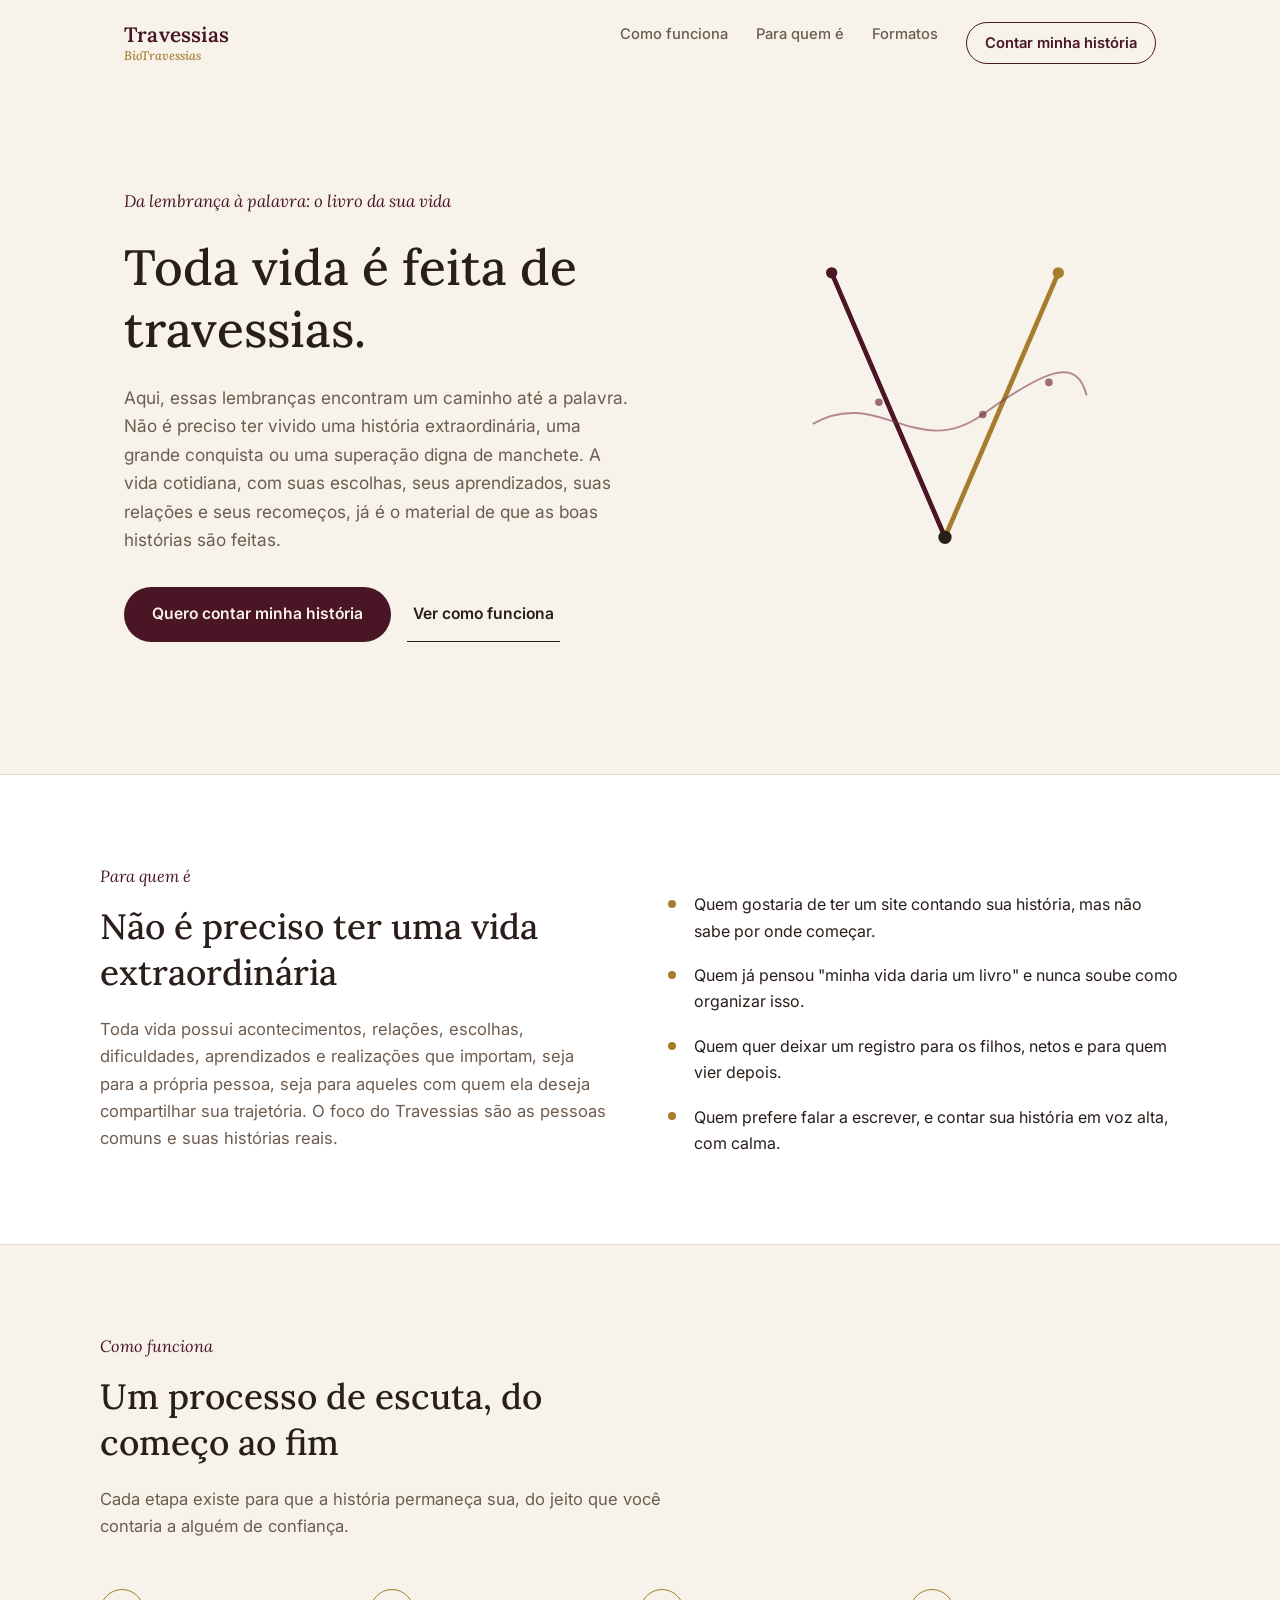
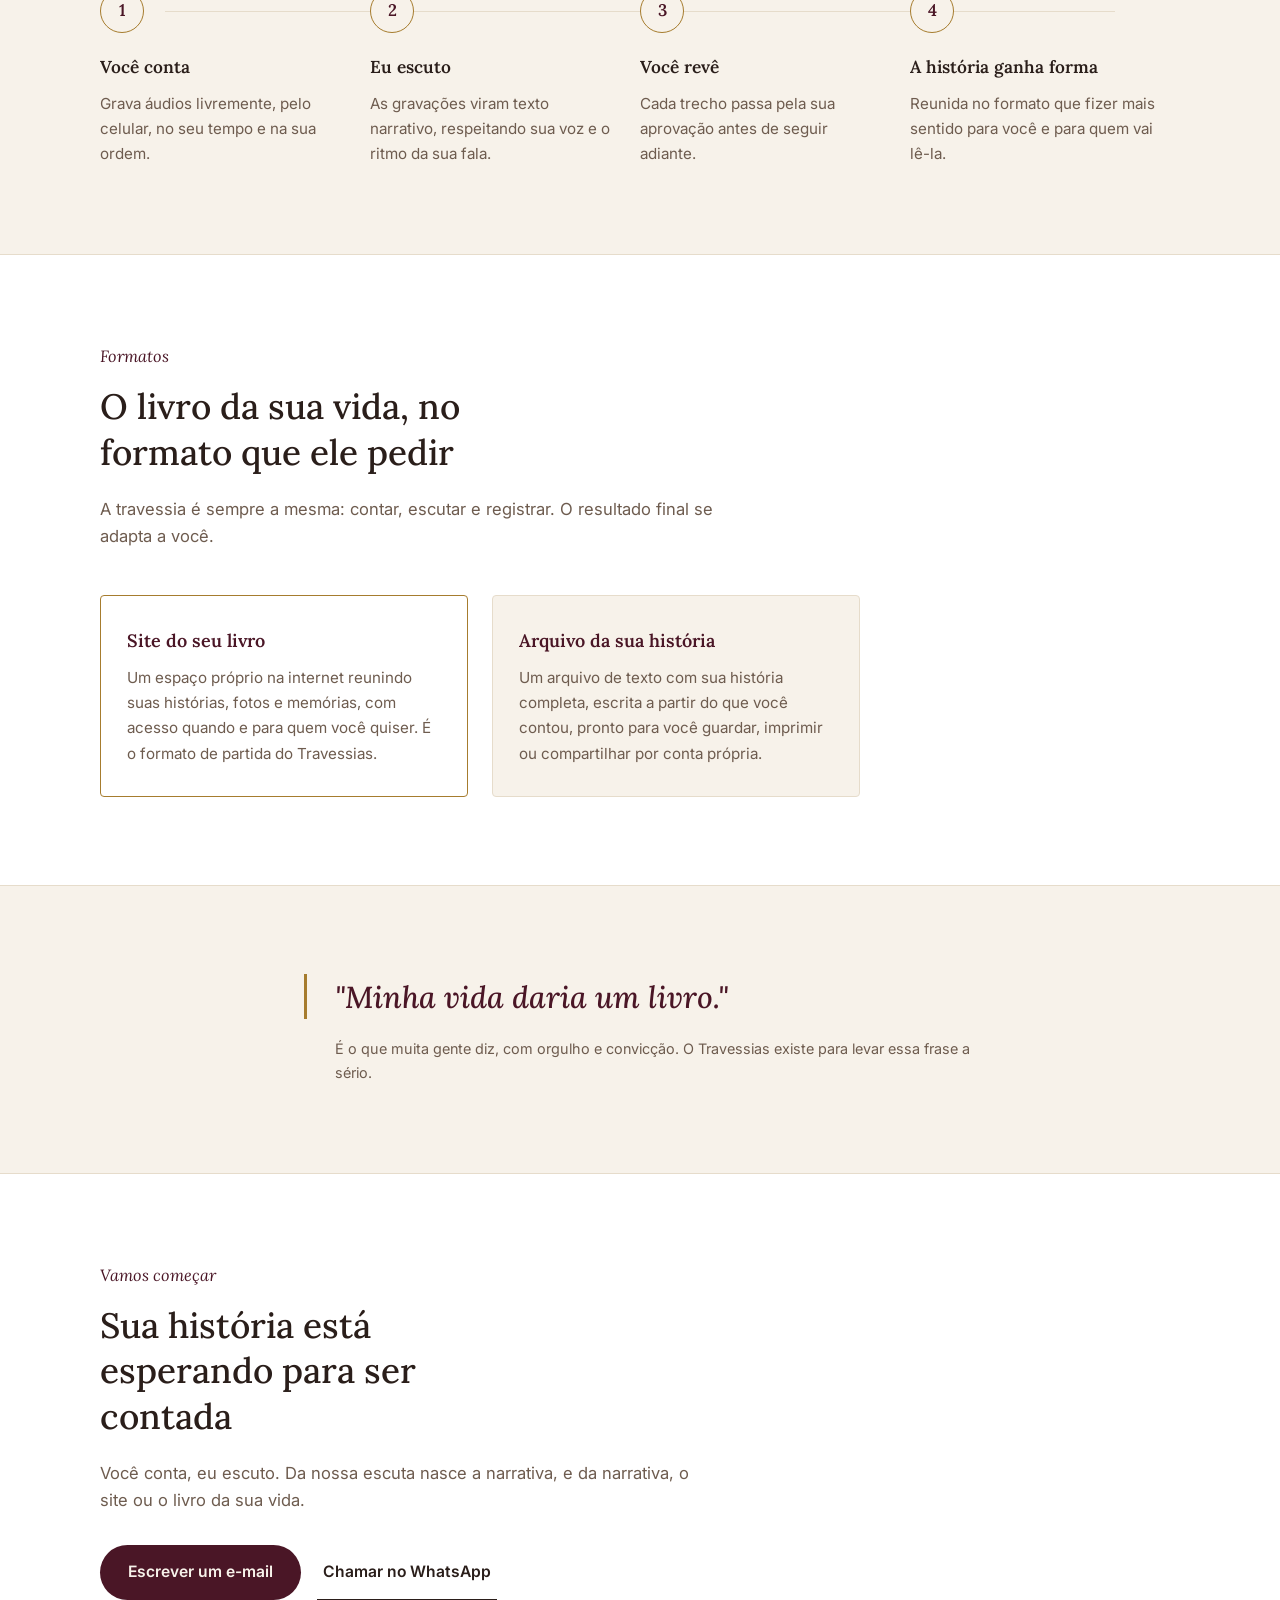
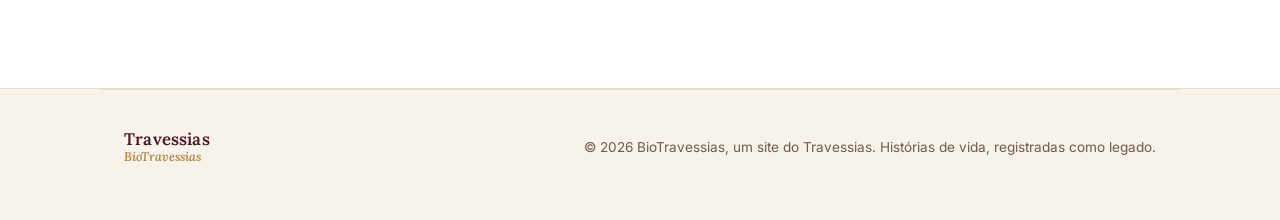
==== biotravessias.html @ f2fb42d2 "Add files via upload" ====
<!doctype html>
<html lang="pt-BR">
<head>
<meta charset="UTF-8">
<meta name="viewport" content="width=device-width, initial-scale=1.0">
<title>BioTravessias — Da lembrança à palavra: o livro da sua vida</title>
<meta name="description" content="BioTravessias, um site do Travessias: um espaço para contar, escutar e registrar histórias de vida. Sua trajetória, transformada em narrativa e, se você quiser, em site próprio.">
<link rel="stylesheet" href="style.css">
</head>
<body>

<header class="site" id="topo">
  <div class="site-head-row">
    <a class="brand-block" href="index.html">
      <span class="brand serif">Travessias</span>
      <span class="product-tag serif">BioTravessias</span>
    </a>
    <nav class="site-nav">
      <a href="#como-funciona">Como funciona</a>
      <a href="#para-quem">Para quem é</a>
      <a href="#formatos">Formatos</a>
      <a class="nav-cta" href="#contato">Contar minha história</a>
    </nav>
  </div>
</header>

<section class="hero">
  <div class="hero-copy">
    <p class="hero-eyebrow">Da lembrança à palavra: o livro da sua vida</p>
    <h1 class="serif">Toda vida é feita de travessias.</h1>
    <p class="lead">Aqui, essas lembranças encontram um caminho até a palavra. Não é preciso ter vivido uma história extraordinária, uma grande conquista ou uma superação digna de manchete. A vida cotidiana, com suas escolhas, seus aprendizados, suas relações e seus recomeços, já é o material de que as boas histórias são feitas.</p>
    <div class="hero-actions">
      <a class="btn-primary" href="#contato">Quero contar minha história</a>
      <a class="btn-secondary" href="#como-funciona">Ver como funciona</a>
    </div>
  </div>

  <div class="hero-art" aria-hidden="true">
    <svg viewBox="0 0 360 420" xmlns="http://www.w3.org/2000/svg" style="width:100%;height:100%;max-width:340px">
      <path d="M60 60 L180 340" stroke="#4a1626" stroke-width="5" stroke-linecap="round" fill="none"/>
      <path d="M300 60 L180 340" stroke="#a67c2e" stroke-width="5" stroke-linecap="round" fill="none"/>
      <path d="M40 220 C 110 180, 150 260, 220 210 S 320 150, 330 190" stroke="#7a3247" stroke-width="2" fill="none" opacity="0.55"/>
      <circle cx="60" cy="60" r="6" fill="#4a1626"/>
      <circle cx="300" cy="60" r="6" fill="#a67c2e"/>
      <circle cx="180" cy="340" r="7" fill="#2a1e1a"/>
      <circle cx="110" cy="197" r="4" fill="#7a3247" opacity="0.7"/>
      <circle cx="220" cy="210" r="4" fill="#7a3247" opacity="0.7"/>
      <circle cx="290" cy="176" r="4" fill="#7a3247" opacity="0.7"/>
    </svg>
  </div>
</section>

<section class="section-alt" id="para-quem">
  <div class="section-inner who-grid">
    <div>
      <p class="section-kicker">Para quem é</p>
      <h2 class="serif section-title">Não é preciso ter uma vida extraordinária</h2>
      <p class="section-text">Toda vida possui acontecimentos, relações, escolhas, dificuldades, aprendizados e realizações que importam, seja para a própria pessoa, seja para aqueles com quem ela deseja compartilhar sua trajetória. O foco do Travessias são as pessoas comuns e suas histórias reais.</p>
    </div>
    <ul class="who-list">
      <li>Quem gostaria de ter um site contando sua história, mas não sabe por onde começar.</li>
      <li>Quem já pensou "minha vida daria um livro" e nunca soube como organizar isso.</li>
      <li>Quem quer deixar um registro para os filhos, netos e para quem vier depois.</li>
      <li>Quem prefere falar a escrever, e contar sua história em voz alta, com calma.</li>
    </ul>
  </div>
</section>

<section id="como-funciona">
  <div class="section-inner">
    <p class="section-kicker">Como funciona</p>
    <h2 class="serif section-title">Um processo de escuta, do começo ao fim</h2>
    <p class="section-text">Cada etapa existe para que a história permaneça sua, do jeito que você contaria a alguém de confiança.</p>

    <div class="process">
      <div class="step">
        <div class="step-mark serif">1</div>
        <h3 class="serif">Você conta</h3>
        <p>Grava áudios livremente, pelo celular, no seu tempo e na sua ordem.</p>
      </div>
      <div class="step">
        <div class="step-mark serif">2</div>
        <h3 class="serif">Eu escuto</h3>
        <p>As gravações viram texto narrativo, respeitando sua voz e o ritmo da sua fala.</p>
      </div>
      <div class="step">
        <div class="step-mark serif">3</div>
        <h3 class="serif">Você revê</h3>
        <p>Cada trecho passa pela sua aprovação antes de seguir adiante.</p>
      </div>
      <div class="step">
        <div class="step-mark serif">4</div>
        <h3 class="serif">A história ganha forma</h3>
        <p>Reunida no formato que fizer mais sentido para você e para quem vai lê-la.</p>
      </div>
    </div>
  </div>
</section>

<section class="section-alt" id="formatos">
  <div class="section-inner">
    <p class="section-kicker">Formatos</p>
    <h2 class="serif section-title">O livro da sua vida, no formato que ele pedir</h2>
    <p class="section-text">A travessia é sempre a mesma: contar, escutar e registrar. O resultado final se adapta a você.</p>

    <div class="formats formats-2">
      <div class="format-card format-card-priority">
        <h3 class="serif">Site do seu livro</h3>
        <p>Um espaço próprio na internet reunindo suas histórias, fotos e memórias, com acesso quando e para quem você quiser. É o formato de partida do Travessias.</p>
      </div>
      <div class="format-card">
        <h3 class="serif">Arquivo da sua história</h3>
        <p>Um arquivo de texto com sua história completa, escrita a partir do que você contou, pronto para você guardar, imprimir ou compartilhar por conta própria.</p>
      </div>
    </div>
  </div>
</section>

<section>
  <div class="quote-block">
    <blockquote class="serif">"Minha vida daria um livro."</blockquote>
    <cite>É o que muita gente diz, com orgulho e convicção. O Travessias existe para levar essa frase a sério.</cite>
  </div>
</section>

<section class="section-alt cta-final" id="contato">
  <div class="section-inner">
    <p class="section-kicker">Vamos começar</p>
    <h2 class="serif section-title">Sua história está esperando para ser contada</h2>
    <p class="section-text">Você conta, eu escuto. Da nossa escuta nasce a narrativa, e da narrativa, o site ou o livro da sua vida.</p>
    <div class="contact-row">
      <a class="btn-primary" href="mailto:contato@travessias.com.br">Escrever um e-mail</a>
      <a class="btn-secondary" href="https://wa.me/5500000000000" target="_blank" rel="noopener">Chamar no WhatsApp</a>
    </div>
  </div>
</section>

<footer class="site">
  <a class="brand-block" href="index.html">
    <span class="brand serif">Travessias</span>
    <span class="product-tag serif">BioTravessias</span>
  </a>
  <p>© 2026 BioTravessias, um site do Travessias. Histórias de vida, registradas como legado.</p>
</footer>

<script>
  const header = document.querySelector('header.site');
  window.addEventListener('scroll', () => {
    header.classList.toggle('scrolled', window.scrollY > 8);
  }, { passive: true });
</script>

</body>
</html>
---- style.css ----
@import url('https://fonts.googleapis.com/css2?family=Lora:ital,wght@0,400;0,500;0,600;1,400;1,500&family=Inter:wght@400;500;600;700&display=swap');

:root {
  --paper: #f7f2ea;
  --surface: #ffffff;
  --ink: #2a1e1a;
  --ink-soft: #6e5c4f;
  --line: #e6dccb;
  --max-wide: 1080px;

  --maroon: #4a1626;
  --maroon-soft: #7a3247;
  --maroon-tint: #f1e3e6;
  --gold: #a67c2e;
  --gold-tint: #f3ecdc;
}

* { box-sizing: border-box; }
html { -webkit-text-size-adjust: 100%; scroll-behavior: smooth; }

body {
  margin: 0;
  background: var(--paper);
  color: var(--ink);
  font-family: 'Inter', -apple-system, sans-serif;
  font-size: 17px;
  line-height: 1.65;
  -webkit-font-smoothing: antialiased;
}

a { color: inherit; }
.serif { font-family: 'Lora', Georgia, serif; }
img { max-width: 100%; }

/* ---------- Header ---------- */
header.site {
  background: var(--paper);
  position: sticky;
  top: 0;
  z-index: 10;
  border-bottom: 1px solid transparent;
  transition: border-color 0.2s ease, background 0.2s ease;
}
header.site.scrolled {
  background: rgba(247, 242, 234, 0.92);
  backdrop-filter: blur(6px);
  border-bottom-color: var(--line);
}

.site-head-row {
  max-width: var(--max-wide);
  margin: 0 auto;
  padding: 22px 24px;
  display: flex;
  justify-content: space-between;
  align-items: center;
  gap: 16px;
}

.brand-block {
  display: flex;
  flex-direction: column;
  gap: 2px;
  text-decoration: none;
  line-height: 1.1;
}

.brand {
  font-family: 'Lora', serif;
  font-weight: 600;
  font-size: 1.3rem;
  color: var(--maroon);
  letter-spacing: 0.01em;
  text-decoration: none;
}

.product-tag {
  font-style: italic;
  font-weight: 500;
  font-size: 0.78rem;
  color: var(--gold);
}

.site-nav {
  display: flex;
  gap: 28px;
}
.site-nav a {
  font-size: 0.92rem;
  font-weight: 500;
  color: var(--ink-soft);
  text-decoration: none;
}
.site-nav a:hover { color: var(--maroon); }

.nav-cta {
  border: 1px solid var(--maroon);
  border-radius: 999px;
  padding: 8px 18px;
  color: var(--maroon) !important;
  font-weight: 600 !important;
}
.nav-cta:hover { background: var(--maroon); color: var(--paper) !important; }

/* ---------- Hero ---------- */
.hero {
  position: relative;
  max-width: var(--max-wide);
  margin: 0 auto;
  padding: 64px 24px 96px;
  display: grid;
  grid-template-columns: 1.15fr 0.85fr;
  gap: 40px;
  align-items: center;
  overflow: hidden;
}

.hero-eyebrow {
  font-family: 'Lora', serif;
  font-style: italic;
  color: var(--maroon);
  font-size: 1.05rem;
  margin: 0 0 20px;
}

.hero h1 {
  font-family: 'Lora', serif;
  font-weight: 500;
  font-size: clamp(2.1rem, 4.2vw, 3.1rem);
  line-height: 1.25;
  margin: 0 0 24px;
  max-width: 15ch;
}

.hero p.lead {
  color: var(--ink-soft);
  font-size: 1.08rem;
  max-width: 46ch;
  margin: 0 0 32px;
}

.hero-actions {
  display: flex;
  gap: 16px;
  flex-wrap: wrap;
}

.btn-primary {
  display: inline-block;
  background: var(--maroon);
  color: var(--paper);
  text-decoration: none;
  font-weight: 600;
  font-size: 0.98rem;
  padding: 14px 28px;
  border-radius: 999px;
  transition: background 0.2s ease;
}
.btn-primary:hover { background: var(--maroon-soft); }

.btn-secondary {
  display: inline-flex;
  align-items: center;
  color: var(--ink);
  text-decoration: none;
  font-weight: 600;
  font-size: 0.98rem;
  padding: 14px 6px;
  border-bottom: 1px solid var(--ink);
}
.btn-secondary:hover { color: var(--maroon); border-color: var(--maroon); }

.hero-art {
  position: relative;
  aspect-ratio: 4 / 5;
  display: flex;
  align-items: center;
  justify-content: center;
}

/* ---------- Section shell ---------- */
section {
  padding: 88px 24px;
}
.section-inner {
  max-width: var(--max-wide);
  margin: 0 auto;
}
.section-alt { background: var(--surface); border-top: 1px solid var(--line); border-bottom: 1px solid var(--line); }

.section-kicker {
  font-family: 'Lora', serif;
  font-style: italic;
  color: var(--maroon);
  font-size: 1.02rem;
  margin: 0 0 14px;
}

.section-title {
  font-family: 'Lora', serif;
  font-weight: 500;
  font-size: clamp(1.6rem, 3vw, 2.2rem);
  line-height: 1.3;
  margin: 0 0 20px;
  max-width: 22ch;
}

.section-text {
  color: var(--ink-soft);
  font-size: 1.04rem;
  max-width: 62ch;
  margin: 0;
}

/* ---------- Para quem é ---------- */
.who-grid {
  display: grid;
  grid-template-columns: 1fr 1fr;
  gap: 56px;
  align-items: start;
}

.who-list {
  list-style: none;
  margin: 28px 0 0;
  padding: 0;
  display: grid;
  gap: 18px;
}
.who-list li {
  padding-left: 26px;
  position: relative;
  color: var(--ink);
  font-size: 1rem;
}
.who-list li::before {
  content: "";
  position: absolute;
  left: 0;
  top: 0.55em;
  width: 8px;
  height: 8px;
  border-radius: 50%;
  background: var(--gold);
}

/* ---------- Como funciona ---------- */
.process {
  display: grid;
  grid-template-columns: repeat(4, 1fr);
  gap: 0;
  margin-top: 48px;
  position: relative;
}
.process::before {
  content: "";
  position: absolute;
  top: 22px;
  left: 6%;
  right: 6%;
  height: 1px;
  background: var(--line);
}
.step {
  position: relative;
  padding-right: 24px;
}
.step-mark {
  width: 44px;
  height: 44px;
  border-radius: 50%;
  background: var(--paper);
  border: 1px solid var(--gold);
  color: var(--maroon);
  font-family: 'Lora', serif;
  font-weight: 600;
  font-size: 1.05rem;
  display: flex;
  align-items: center;
  justify-content: center;
  margin-bottom: 20px;
  position: relative;
  z-index: 1;
}
.step h3 {
  font-family: 'Lora', serif;
  font-weight: 600;
  font-size: 1.08rem;
  margin: 0 0 10px;
}
.step p {
  color: var(--ink-soft);
  font-size: 0.95rem;
  margin: 0;
  max-width: 30ch;
}

/* ---------- Serviços (portal) ---------- */
.services {
  display: grid;
  grid-template-columns: repeat(2, 1fr);
  gap: 24px;
  margin-top: 44px;
}
.service-card {
  display: block;
  background: var(--surface);
  border: 1px solid var(--line);
  border-radius: 4px;
  padding: 32px 28px;
  text-decoration: none;
  color: var(--ink);
  transition: border-color 0.2s ease;
}
.service-card:not(.service-card-soon):hover {
  border-color: var(--gold);
}
.service-card-soon {
  background: var(--paper);
  color: var(--ink-soft);
}
.service-tag {
  font-style: italic;
  color: var(--gold);
  font-size: 0.85rem;
  margin: 0 0 10px;
}
.service-card h3 {
  font-weight: 600;
  font-size: 1.2rem;
  margin: 0 0 12px;
  color: var(--maroon);
}
.service-card p {
  font-size: 0.95rem;
  color: var(--ink-soft);
  margin: 0 0 18px;
}
.service-link {
  font-size: 0.9rem;
  font-weight: 600;
  color: var(--maroon);
  border-bottom: 1px solid var(--maroon);
  padding-bottom: 2px;
}

/* ---------- Formatos ---------- */
.formats {
  display: grid;
  grid-template-columns: repeat(3, 1fr);
  gap: 24px;
  margin-top: 44px;
}
.formats-2 { grid-template-columns: repeat(2, 1fr); max-width: 760px; }
.format-card {
  background: var(--paper);
  border: 1px solid var(--line);
  border-radius: 4px;
  padding: 30px 26px;
}
.format-card-priority {
  border-color: var(--gold);
  background: var(--surface);
}

.format-card h3 {
  font-family: 'Lora', serif;
  font-weight: 600;
  font-size: 1.12rem;
  margin: 0 0 10px;
  color: var(--maroon);
}
.format-card p {
  color: var(--ink-soft);
  font-size: 0.95rem;
  margin: 0;
}

/* ---------- Citação ---------- */
.quote-block {
  max-width: 720px;
  margin: 0 auto;
  text-align: left;
  padding: 0 24px;
}
.quote-block blockquote {
  font-family: 'Lora', serif;
  font-style: italic;
  font-weight: 500;
  font-size: clamp(1.4rem, 2.6vw, 1.9rem);
  line-height: 1.5;
  color: var(--maroon);
  margin: 0;
  border-left: 3px solid var(--gold);
  padding-left: 28px;
}
.quote-block cite {
  display: block;
  margin-top: 18px;
  font-style: normal;
  font-size: 0.9rem;
  color: var(--ink-soft);
  padding-left: 31px;
}

/* ---------- Contato / CTA final ---------- */
.cta-final {
  text-align: left;
}
.cta-final .section-title { max-width: 18ch; }
.contact-row {
  display: flex;
  gap: 16px;
  flex-wrap: wrap;
  margin-top: 30px;
}

/* ---------- Footer ---------- */
footer.site {
  max-width: var(--max-wide);
  margin: 0 auto;
  padding: 40px 24px 56px;
  border-top: 1px solid var(--line);
  display: flex;
  justify-content: space-between;
  align-items: center;
  flex-wrap: wrap;
  gap: 12px;
}
footer.site .brand { font-size: 1.05rem; }
footer.site p {
  font-size: 0.85rem;
  color: var(--ink-soft);
  margin: 0;
}

/* ---------- Responsive ---------- */
@media (max-width: 860px) {
  .hero { grid-template-columns: 1fr; padding-top: 40px; }
  .hero-art { aspect-ratio: 16 / 9; order: -1; }
  .who-grid { grid-template-columns: 1fr; gap: 32px; }
  .services { grid-template-columns: 1fr; }
  .process { grid-template-columns: 1fr 1fr; gap: 36px 24px; }
  .process::before { display: none; }
  .formats { grid-template-columns: 1fr; }
}
@media (max-width: 560px) {
  .process { grid-template-columns: 1fr; }
  .site-nav { display: none; }
}

@media (prefers-reduced-motion: reduce) {
  html { scroll-behavior: auto; }
  * { transition: none !important; }
}
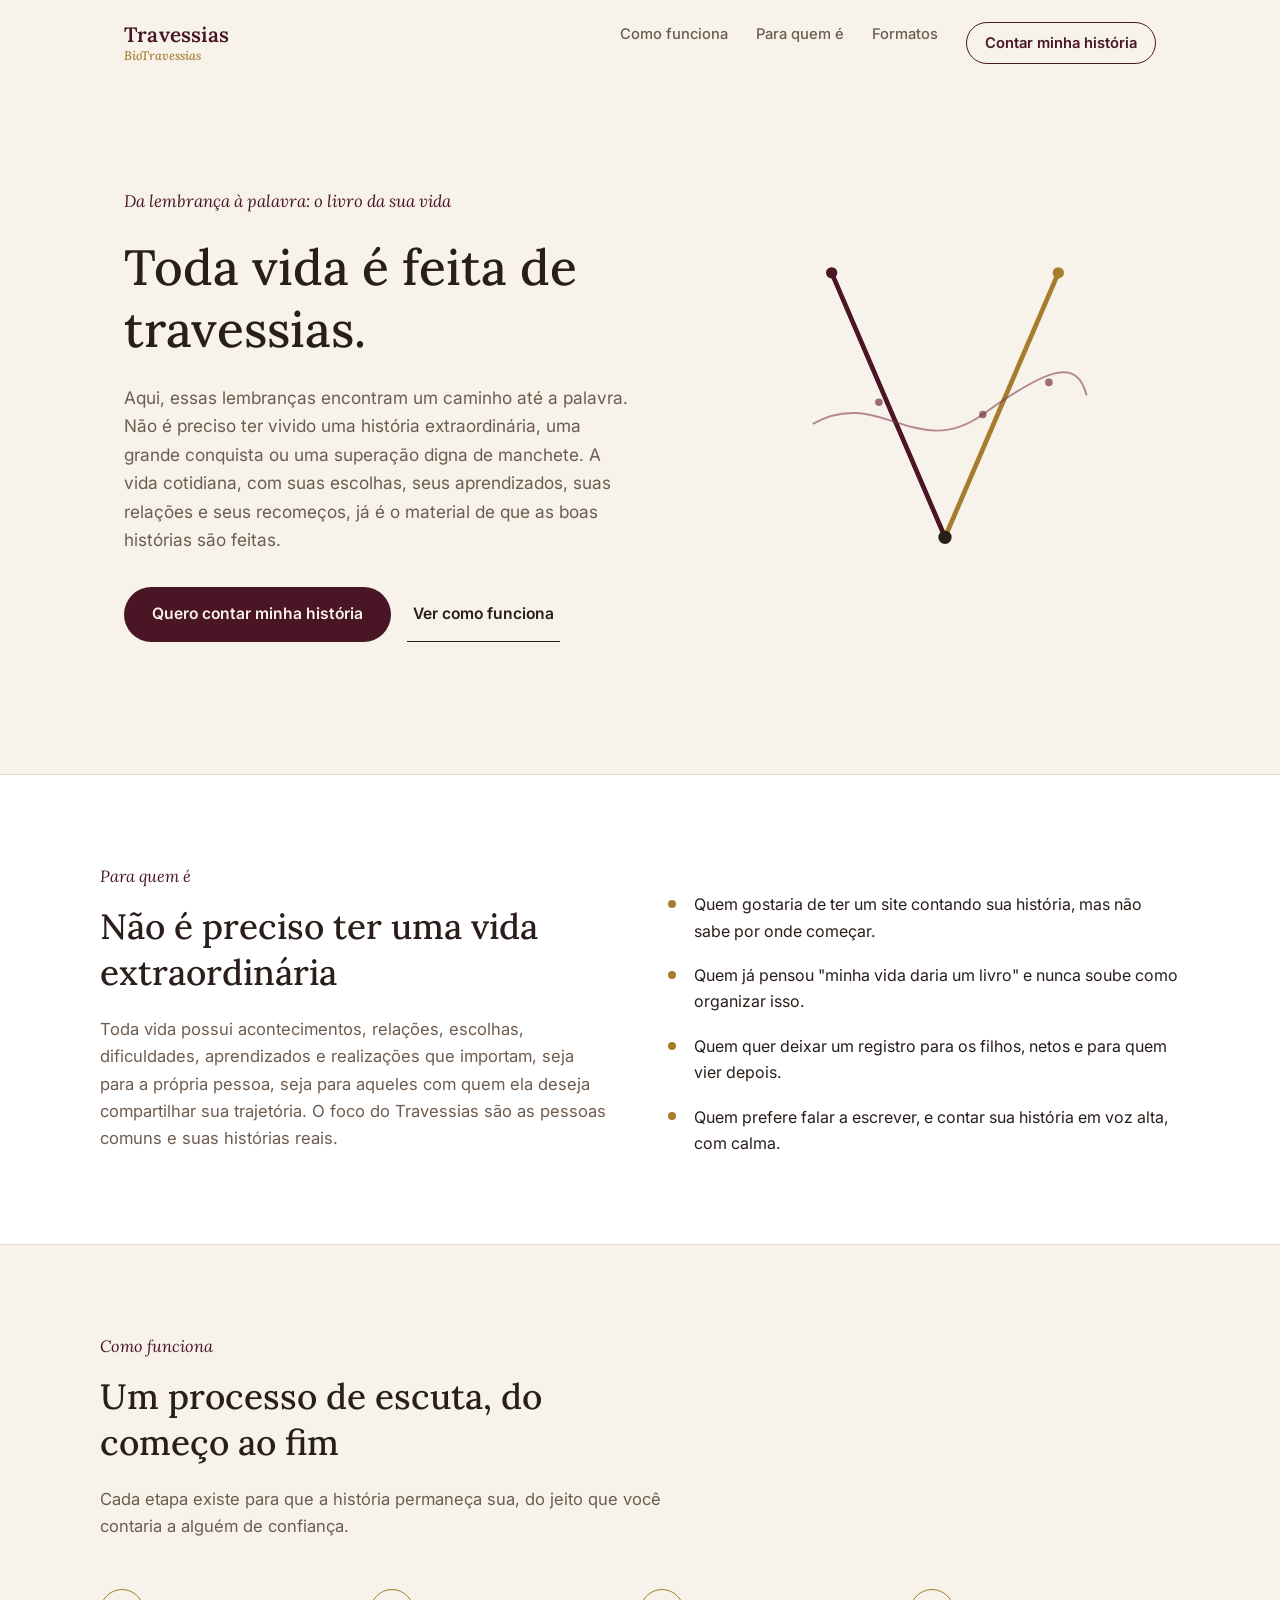
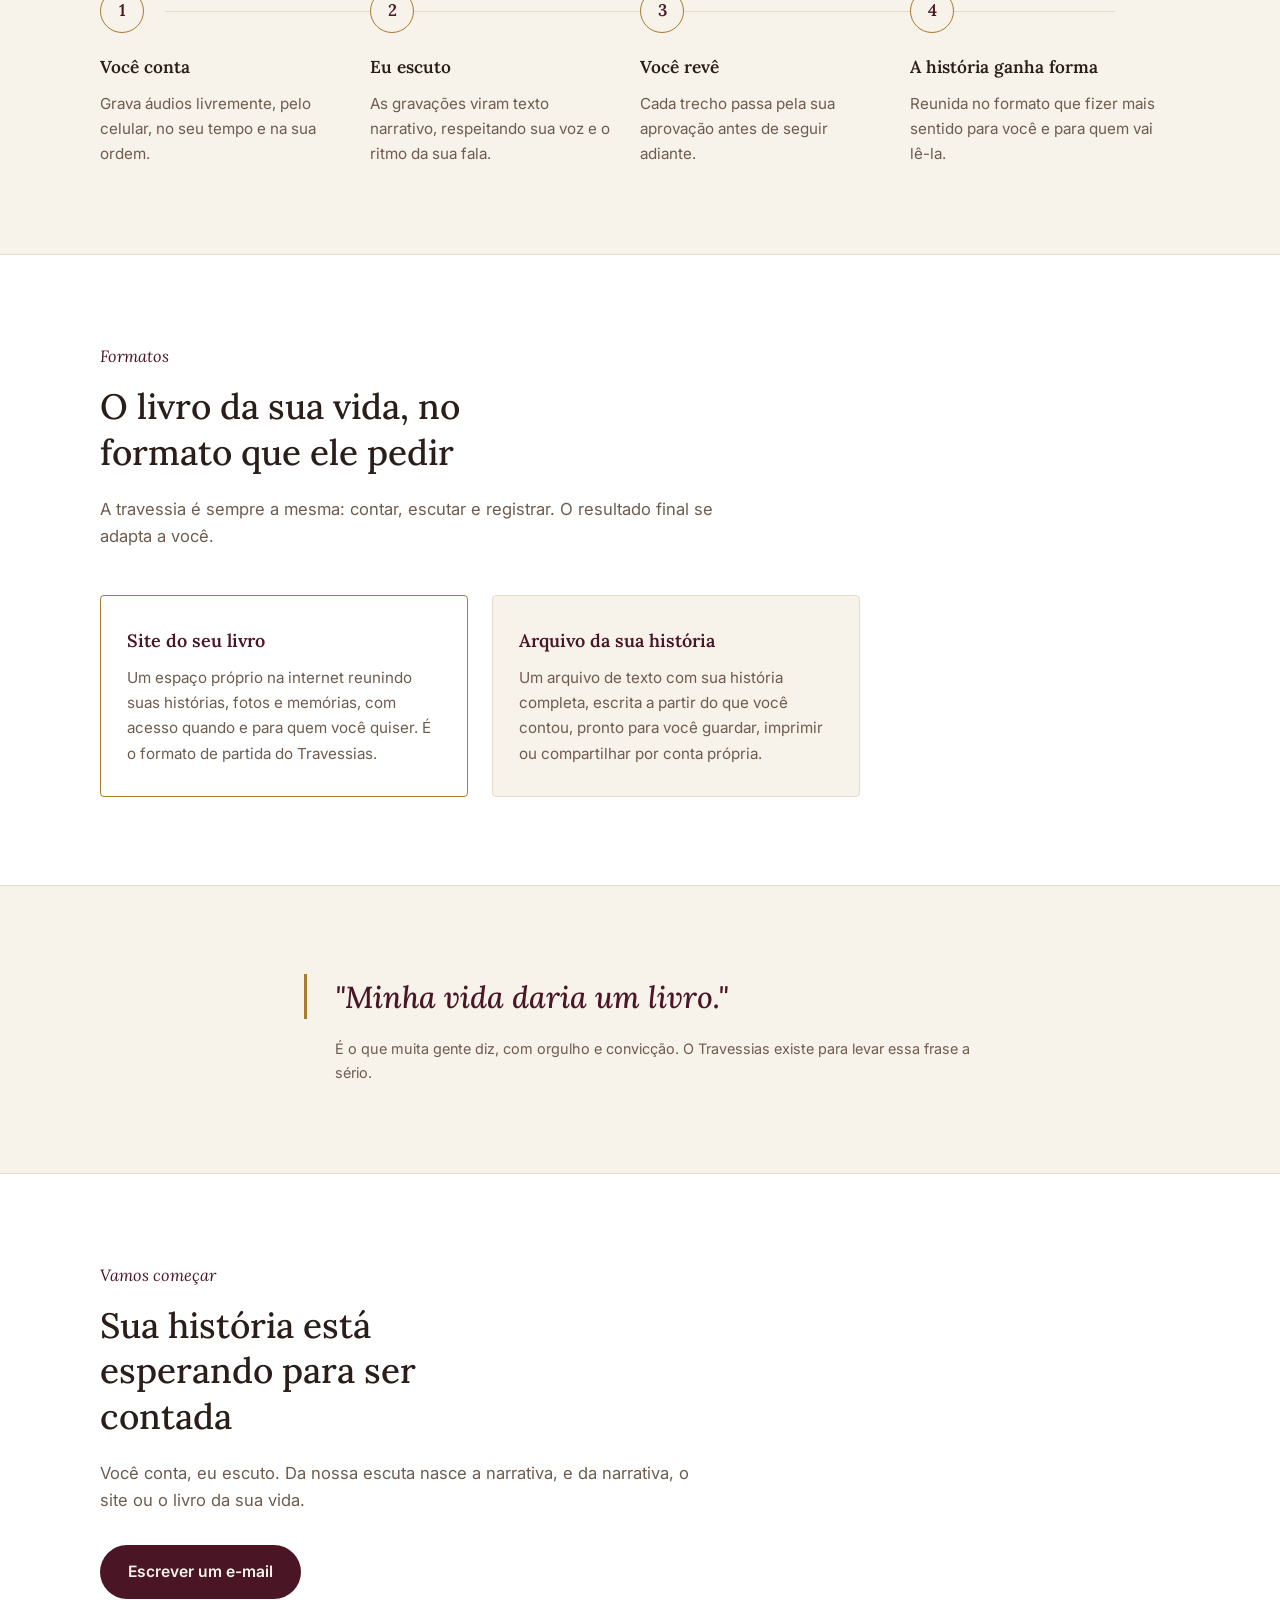
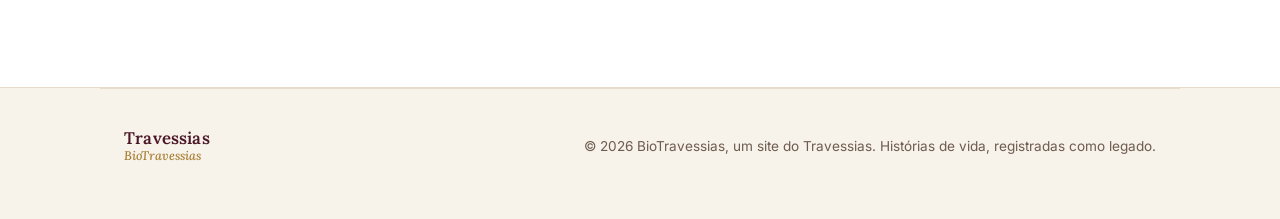
==== commit 3dd7533c: "Add files via upload" ====
--- a/biotravessias.html
+++ b/biotravessias.html
@@ -129,8 +129,7 @@
     <h2 class="serif section-title">Sua história está esperando para ser contada</h2>
     <p class="section-text">Você conta, eu escuto. Da nossa escuta nasce a narrativa, e da narrativa, o site ou o livro da sua vida.</p>
     <div class="contact-row">
-      <a class="btn-primary" href="mailto:contato@travessias.com.br">Escrever um e-mail</a>
-      <a class="btn-secondary" href="https://wa.me/5500000000000" target="_blank" rel="noopener">Chamar no WhatsApp</a>
+      <a class="btn-primary" href="mailto:sawubona.br@gmail.com">Escrever um e-mail</a>
     </div>
   </div>
 </section>
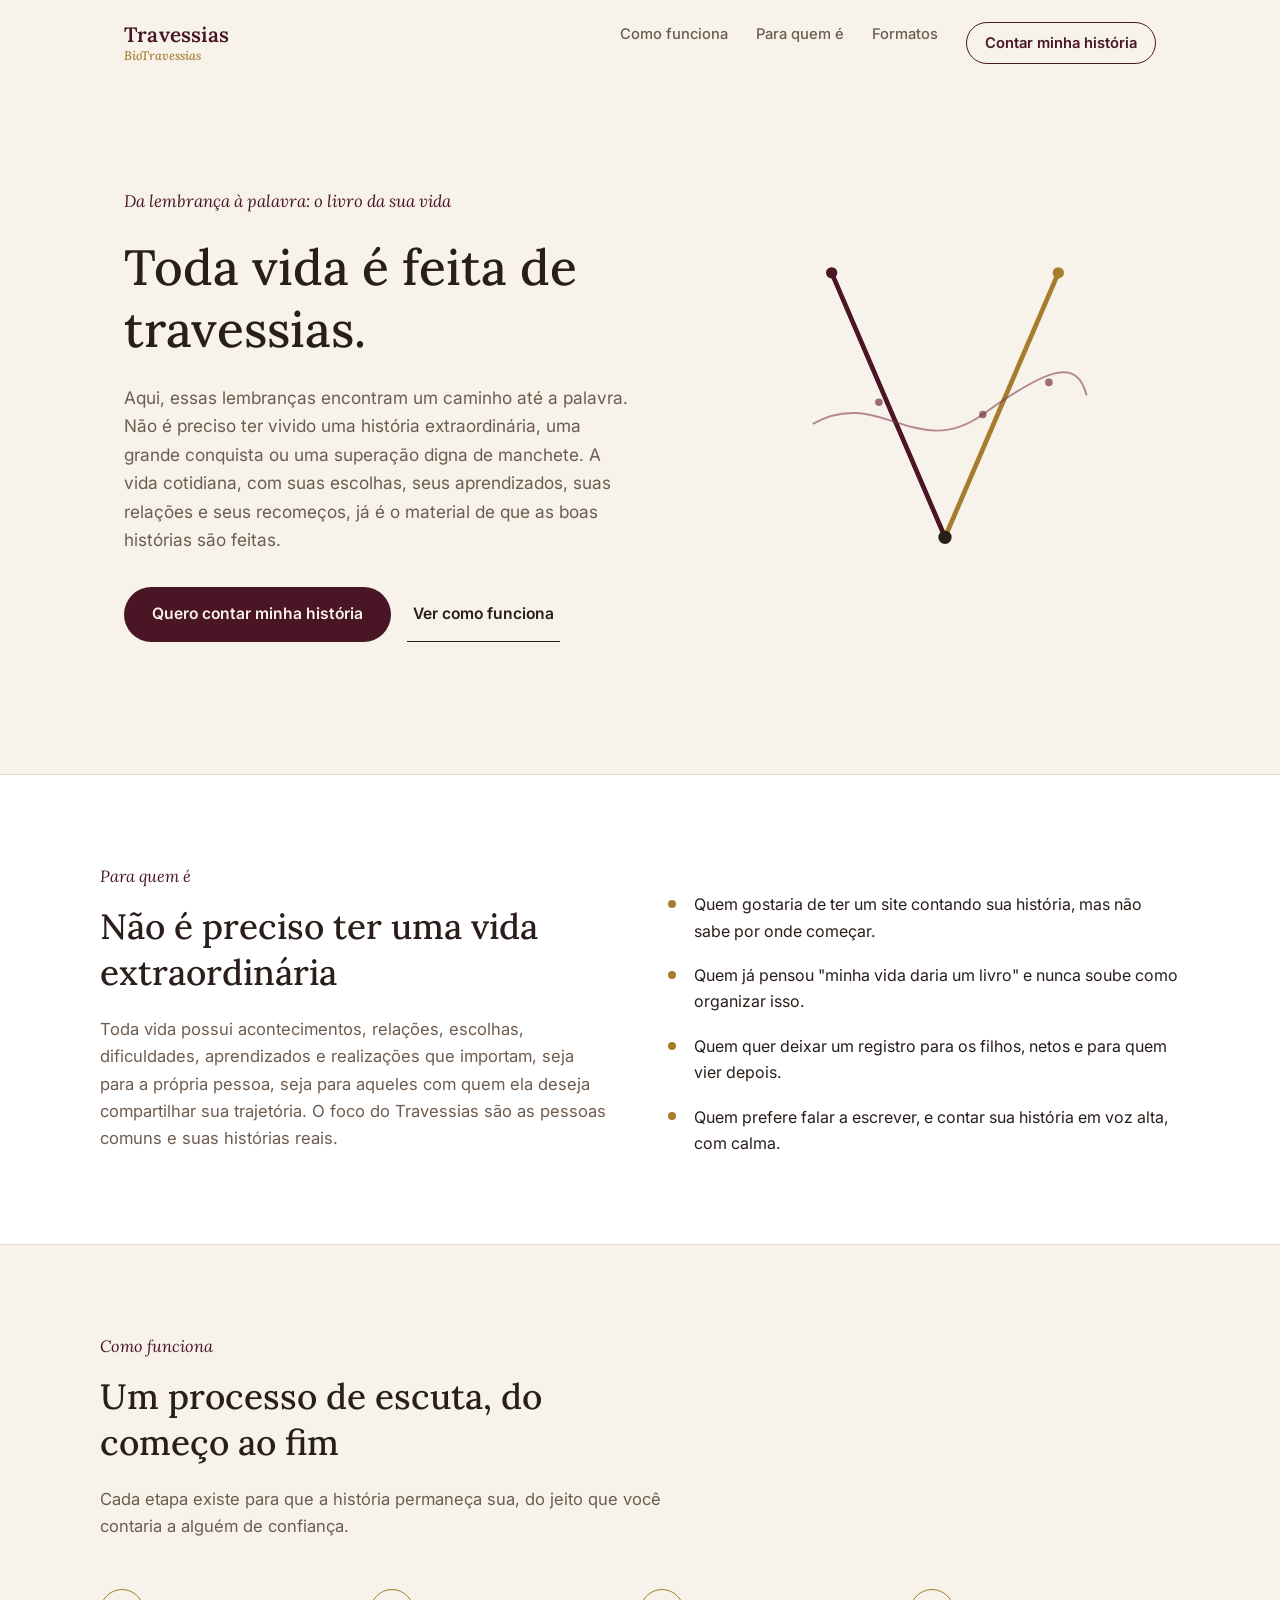
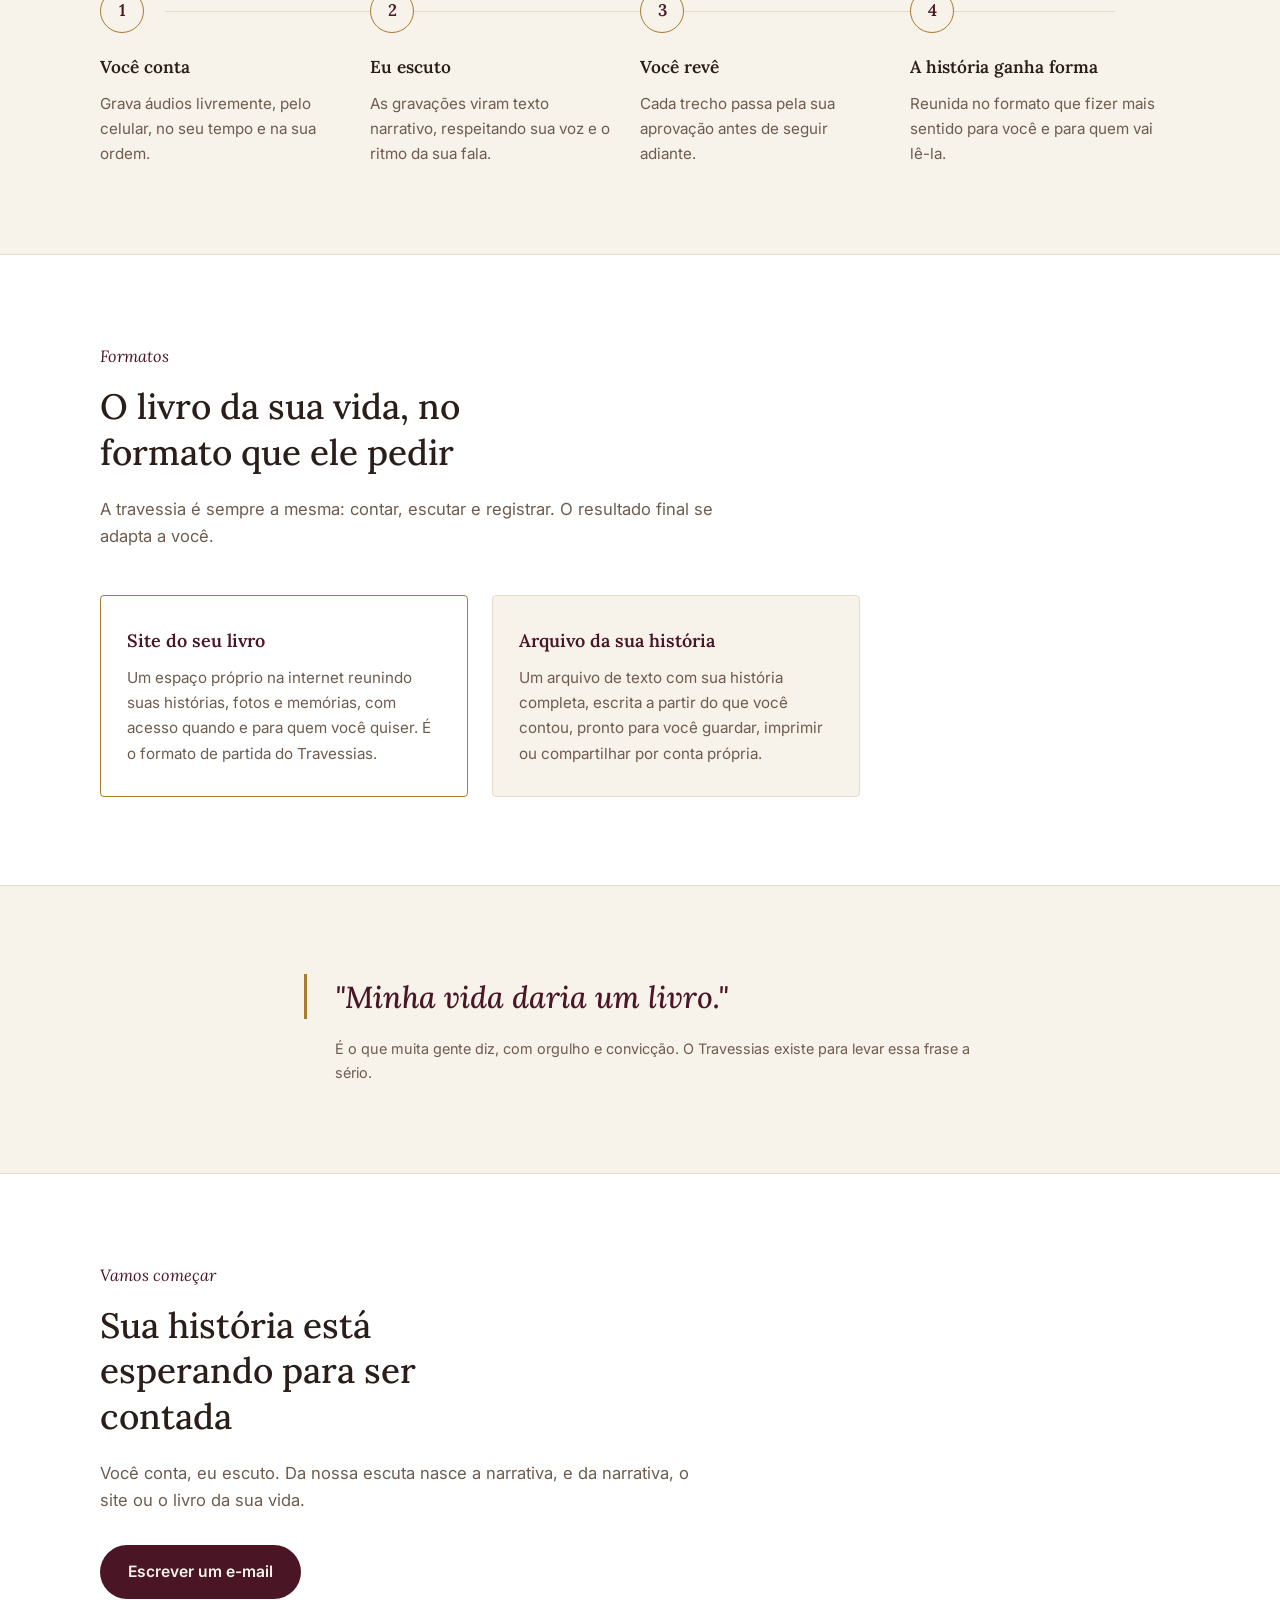
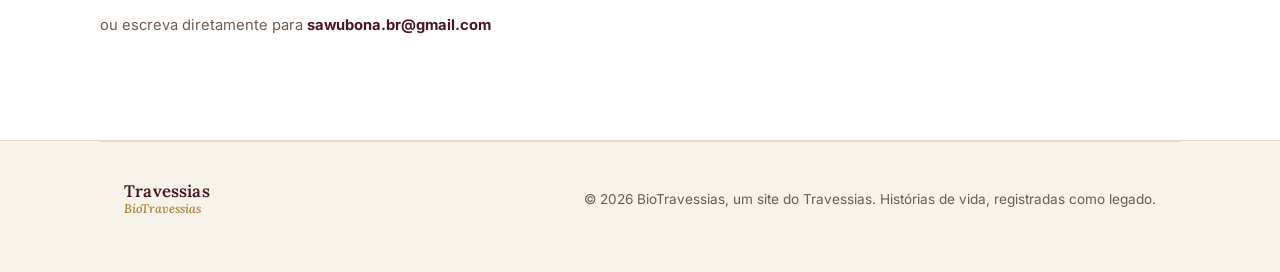
==== commit 43c23269: "Add files via upload" ====
--- a/biotravessias.html
+++ b/biotravessias.html
@@ -131,6 +131,7 @@
     <div class="contact-row">
       <a class="btn-primary" href="mailto:sawubona.br@gmail.com">Escrever um e-mail</a>
     </div>
+    <p class="contact-fallback">ou escreva diretamente para <strong>sawubona.br@gmail.com</strong></p>
   </div>
 </section>
 
--- a/style.css
+++ b/style.css
@@ -414,6 +414,12 @@
   flex-wrap: wrap;
   margin-top: 30px;
 }
+.contact-fallback {
+  margin-top: 14px;
+  font-size: 0.92rem;
+  color: var(--ink-soft);
+}
+.contact-fallback strong { color: var(--maroon); }
 
 /* ---------- Footer ---------- */
 footer.site {
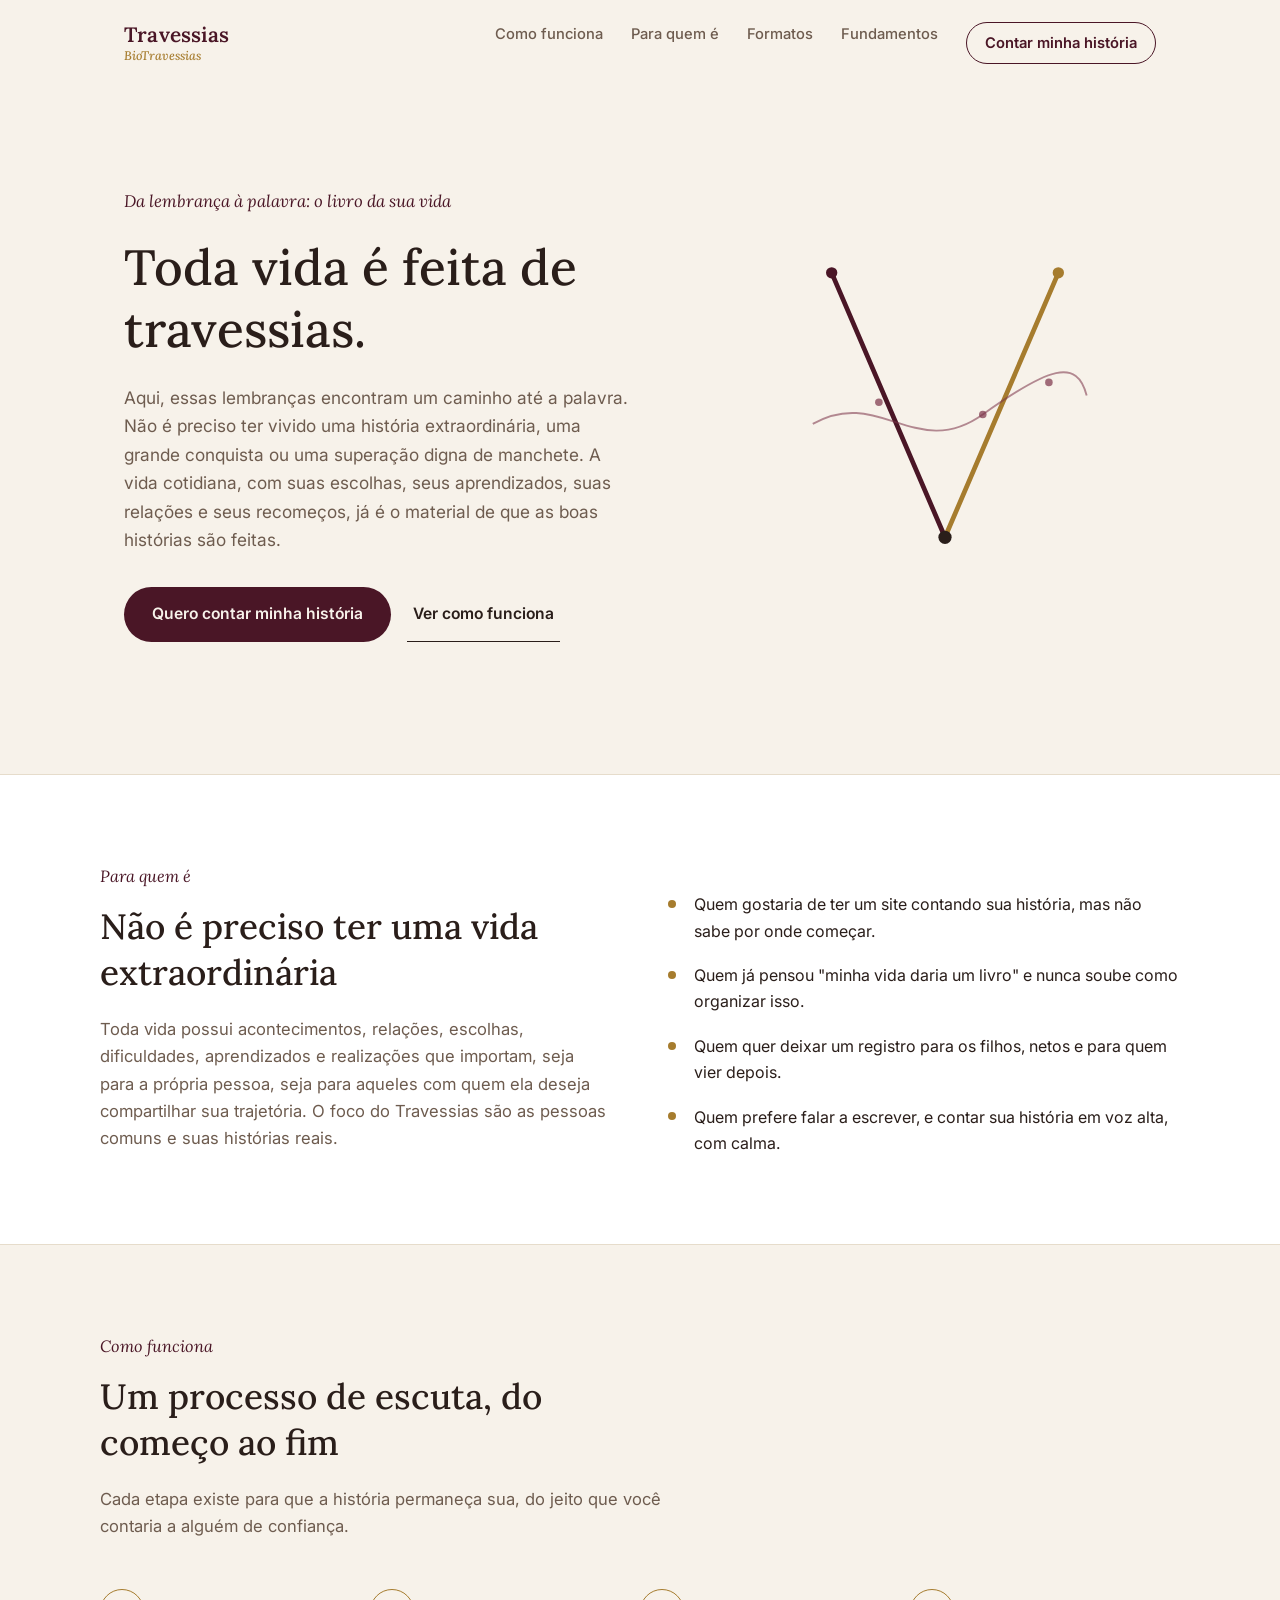
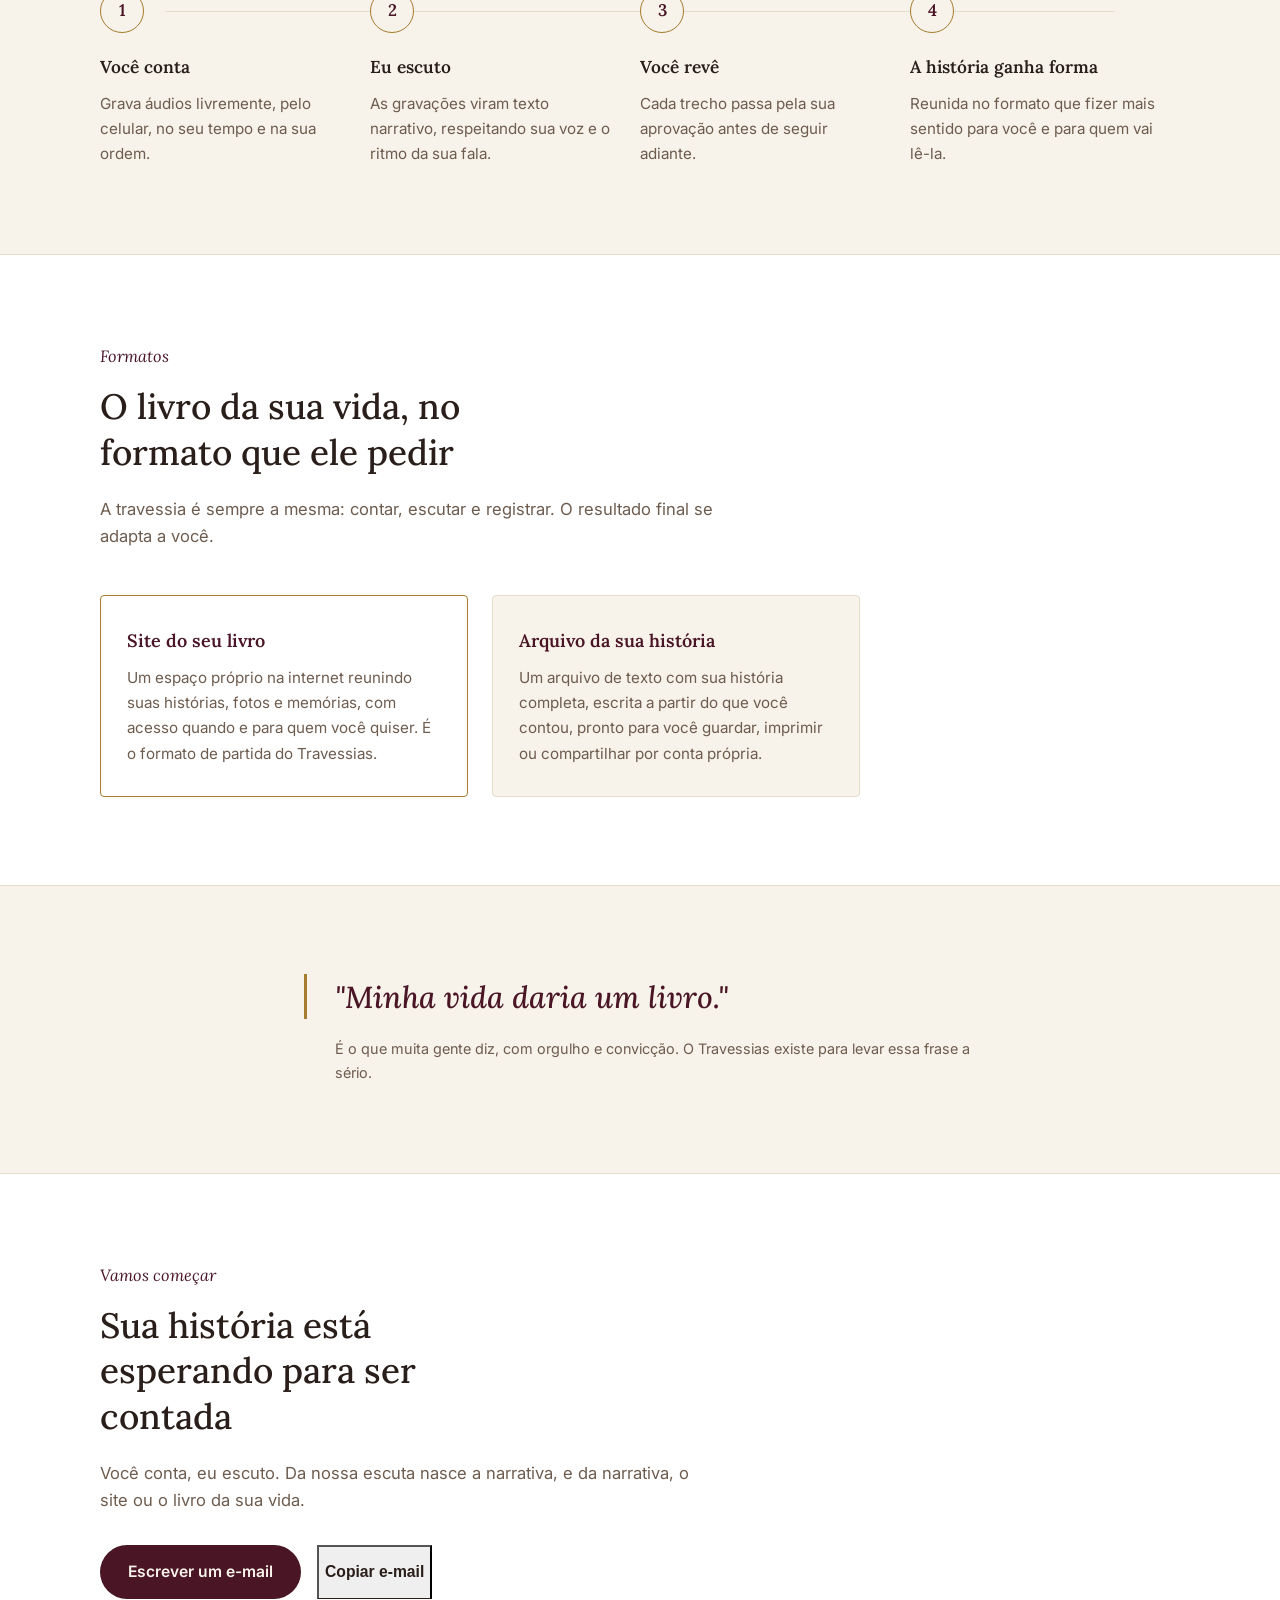
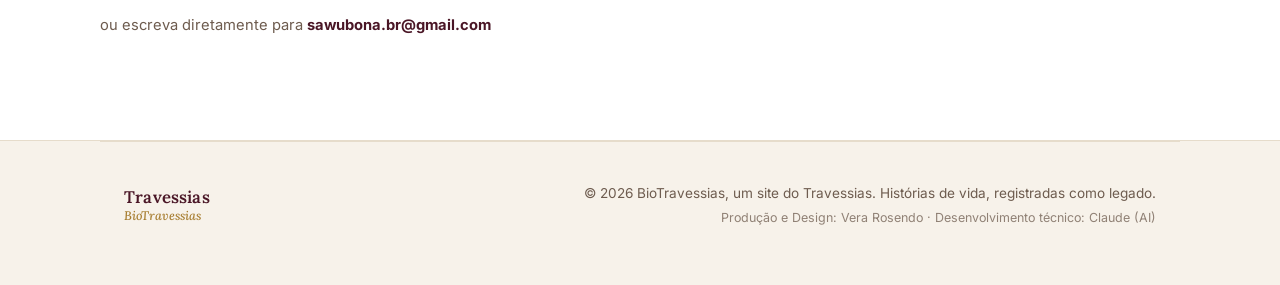
==== commit 3dd303d2: "Add files via upload" ====
--- a/biotravessias.html
+++ b/biotravessias.html
@@ -19,6 +19,7 @@
       <a href="#como-funciona">Como funciona</a>
       <a href="#para-quem">Para quem é</a>
       <a href="#formatos">Formatos</a>
+      <a href="fundamentos.html">Fundamentos</a>
       <a class="nav-cta" href="#contato">Contar minha história</a>
     </nav>
   </div>
@@ -130,6 +131,7 @@
     <p class="section-text">Você conta, eu escuto. Da nossa escuta nasce a narrativa, e da narrativa, o site ou o livro da sua vida.</p>
     <div class="contact-row">
       <a class="btn-primary" href="mailto:sawubona.br@gmail.com">Escrever um e-mail</a>
+      <button type="button" class="btn-secondary" id="copy-email">Copiar e-mail</button>
     </div>
     <p class="contact-fallback">ou escreva diretamente para <strong>sawubona.br@gmail.com</strong></p>
   </div>
@@ -140,7 +142,10 @@
     <span class="brand serif">Travessias</span>
     <span class="product-tag serif">BioTravessias</span>
   </a>
-  <p>© 2026 BioTravessias, um site do Travessias. Histórias de vida, registradas como legado.</p>
+  <div>
+    <p>© 2026 BioTravessias, um site do Travessias. Histórias de vida, registradas como legado.</p>
+    <p class="footer-credit">Produção e Design: Vera Rosendo · Desenvolvimento técnico: Claude (AI)</p>
+  </div>
 </footer>
 
 <script>
@@ -148,6 +153,20 @@
   window.addEventListener('scroll', () => {
     header.classList.toggle('scrolled', window.scrollY > 8);
   }, { passive: true });
+
+  const copyBtn = document.getElementById('copy-email');
+  if (copyBtn) {
+    copyBtn.addEventListener('click', async () => {
+      try {
+        await navigator.clipboard.writeText('sawubona.br@gmail.com');
+        copyBtn.textContent = 'E-mail copiado!';
+        setTimeout(() => { copyBtn.textContent = 'Copiar e-mail'; }, 2500);
+      } catch (err) {
+        copyBtn.textContent = 'Veja o e-mail abaixo';
+        setTimeout(() => { copyBtn.textContent = 'Copiar e-mail'; }, 2500);
+      }
+    });
+  }
 </script>
 
 </body>
--- a/style.css
+++ b/style.css
@@ -421,6 +421,34 @@
 }
 .contact-fallback strong { color: var(--maroon); }
 
+/* ---------- Nota crítica e referências ---------- */
+.note-block {
+  background: var(--paper);
+  border-left: 3px solid var(--gold);
+  padding: 24px 28px;
+  margin-top: 8px;
+}
+.note-block p {
+  margin: 0;
+  font-size: 0.98rem;
+  color: var(--ink-soft);
+  max-width: 68ch;
+}
+.references {
+  list-style: none;
+  margin: 28px 0 0;
+  padding: 0;
+  display: grid;
+  gap: 16px;
+  max-width: 68ch;
+}
+.references li {
+  font-size: 0.92rem;
+  color: var(--ink-soft);
+  line-height: 1.6;
+}
+.references em { color: var(--ink); font-style: italic; }
+
 /* ---------- Footer ---------- */
 footer.site {
   max-width: var(--max-wide);
@@ -438,6 +466,18 @@
   font-size: 0.85rem;
   color: var(--ink-soft);
   margin: 0;
+}
+footer.site p.footer-credit {
+  font-size: 0.78rem;
+  color: var(--ink-soft);
+  opacity: 0.75;
+  margin-top: 4px;
+}
+footer.site > div {
+  text-align: right;
+}
+@media (max-width: 560px) {
+  footer.site > div { text-align: left; }
 }
 
 /* ---------- Responsive ---------- */
